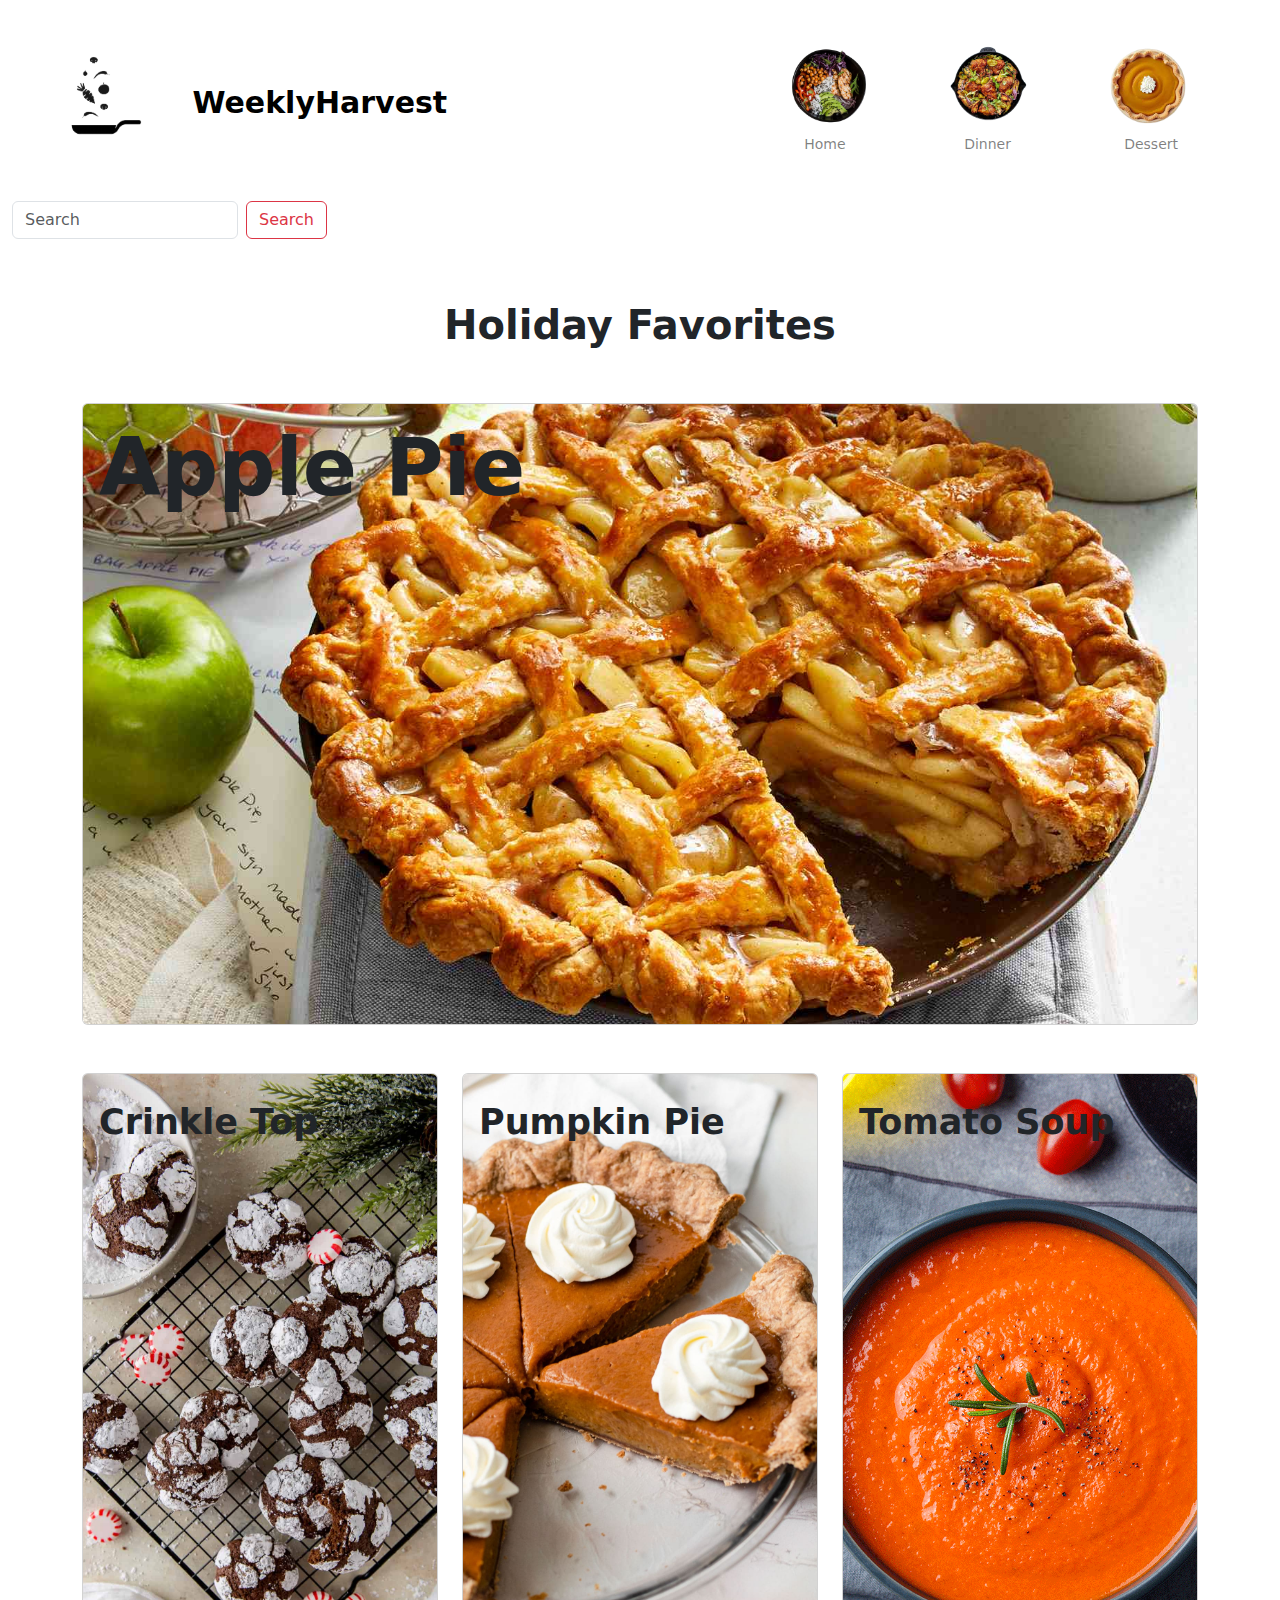
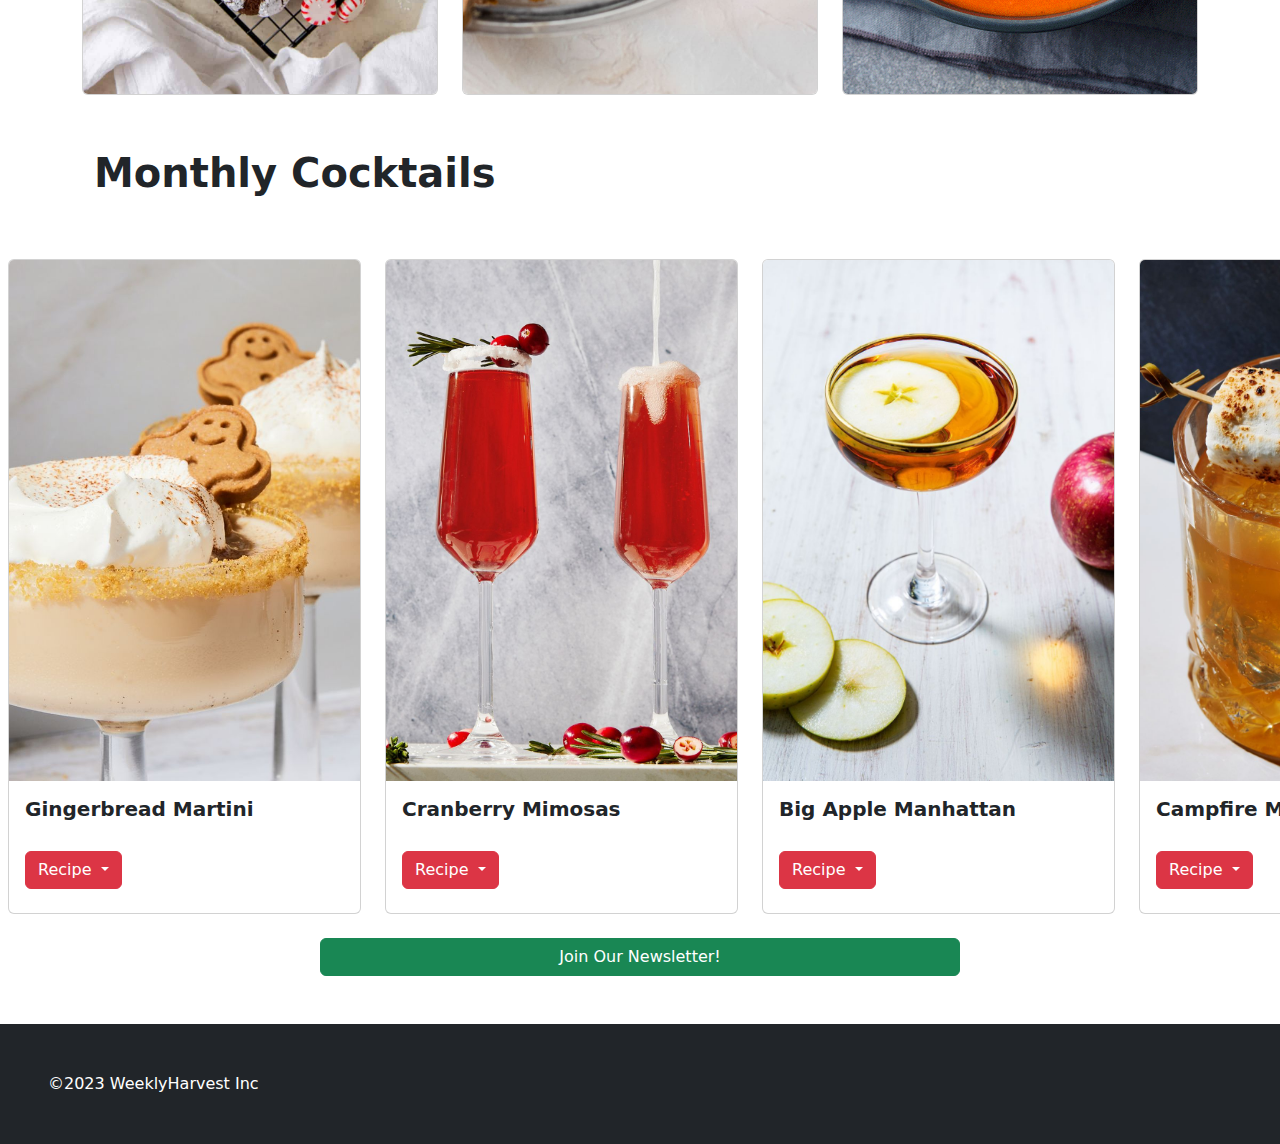
==== index.html @ 4962f68a "Add files via upload" ====
<!DOCTYPE html>
<html lang="en">
<head>
    <meta charset="UTF-8">
    <meta name="viewport" content="width=device-width, initial-scale=1.0">
    <title>WeeklyHarvest</title>
    <link rel="stylesheet" href="https://stackpath.bootstrapcdn.com/bootstrap/5.0.0-alpha1/css/bootstrap.min.css" integrity="sha384-r4NyP46KrjDleawBgD5tp8Y7UzmLA05oM1iAEQ17CSuDqnUK2+k9luXQOfXJCJ4I" crossorigin="anonymous">
    <link rel="stylesheet" href="path-to-bootstrap/css/bootstrap.min.css">
    <link rel="stylesheet" href="styles.css">
    <link rel="preconnect" href="https://fonts.googleapis.com"> 
    <link rel="preconnect" href="https://fonts.gstatic.com" crossorigin> 
    <link href="https://fonts.googleapis.com/css2?family=DM+Serif+Display:ital@1&family=PT+Serif:ital@0;1&display=swap" rel="stylesheet">
    <link href="https://cdn.jsdelivr.net/npm/bootstrap@5.0.0/dist/css/bootstrap.min.css" rel="stylesheet" >
    <script src="https://cdn.jsdelivr.net/npm/@popperjs/core@2.9.2/dist/umd/popper.min.js"></script>
    <script src="https://cdn.jsdelivr.net/npm/bootstrap@5.0.1/dist/js/bootstrap.min.js" integrity="sha384-Atwg2Pkwv9vp0ygtn1JAojH0nYbwNJLPhwyoVbhoPwBhjQPR5VtM2+xf0Uwh9KtT" crossorigin="anonymous"></script>

</head>
</head>
<body>
    <!--NAV-->
    <nav class="navbar sticky-top bg-white">
        <div class="container-fluid">
            <div class="navbar-brand fw-bold" style="font-size: 30px;">
                <img src="./imgs/logoCap.png" width="170" height="183">
                WeeklyHarvest
            </div>
            
            <ul class="nav justify-content-center me-4">
                <li class="nav-item">
                    <img src="./imgs/homeButton.png" width="80" height="80">
                        <a class="nav-link active text-black-50" aria-current="page" href="#">Home</a>
                </li>
                <li class="nav-item">
                    <img src="./imgs/dinnerButton.png" width="80" height="80">
                        <a class="nav-link text-black-50" href="dinners.html">Dinner</a>
                </li>
                <li class="nav-item">
                    <img src="./imgs/dessert2.png" width="80" height="80">
                        <a class="nav-link text-black-50" href="desserts.html">Dessert</a>
                </li>
            </ul>
            <form class="d-flex" role="search">
                <input class="form-control me-2" type="search" placeholder="Search" aria-label="Search">
                <button class="btn btn-outline-danger me-3" type="submit" color="danger">Search</button>
            </form>
        </div>
    </nav>

    <!--HEADER 1-->
    <div class="container-fluid">
        <div class="container text-center">
            <div class="row">
                <div class="col mt-5 fw-bold fs-1" style="font-size: 60px;">
                    Holiday Favorites
                </div>
            </div>
        </div>
    </div>

    <!--FAVORITES-->
    <div class="container my-5">
        <div class="row">
            <div class="col">
                <div class="card fw-bold text-grey">
                    <img src="./imgs/pie.jpeg" class="card-img" alt="...">
                    <div class="card-img-overlay">
                    <p class="card-text display-1 fw-bold text-xxl-center">Apple Pie</p>
                    </div>
                </div>
            </div>
        </div>
    </div>

    <div class="container my-5">
        <div class="row">
            <div class="col-4">
                <div class="card fw-bold fs-1 text-grey">
                    <img src="./imgs/crinkle.jpeg" class="card-img" alt="...">
                    <div class="card-img-overlay">
                    <p class="card-text"><small>Crinkle Top</small></p>
                    </div>
                </div>
            </div>
            <div class="col-4">
                <div class="card fw-bold fs-1 text-grey">
                    <img src="./imgs/pumpkin.jpeg" class="card-img" alt="...">
                    <div class="card-img-overlay">
                    <p class="card-text"><small>Pumpkin Pie</small></p>
                    </div>
                </div>
            </div>
            <div class="col-4">
                <div class="card fw-bold fs-1 text-grey">
                    <img src="./imgs/tomato-soup.png" class="card-img" alt="...">
                    <div class="card-img-overlay">
                    <p class="card-text"><small>Tomato Soup</small></p>
                    </div>
                </div>
            </div>
        </div>
    </div>

        <!--HEADER 2-->
    <div class="container my-5">
        <div class="container">
            <div class="col mt-n1 fw-bold">
                <div class="monthly">
                    Monthly Cocktails
                </div>
            </div>
        </div>
    </div>


        <!--MIXES-->
    <div class="mx-auto p-2" style="width: 1500px;">
        <div class="row row-cols-1 row-cols-md-4 g-4">
            <div class="col">
                <div class="card" id="ginger">
                    <img src="./imgs/tail1.jpeg" class="card-img-top" alt="...">
                    <div class="card-body">
                    <h5 class="card-title fw-bold">Gingerbread Martini</h5>
                        <div class="dropdown mt-3">
                            <button class="btn btn-danger dropdown-toggle" type="button"
                            id="recipe-dropdown" data-bs-toggle="dropdown">
                            Recipe
                            </button>
                            <ul class="dropdown-menu p-2" aria-labelledby="recipe-dropdown">
                                <li class="fw-bold p-2">GINGERBREAD SIMPLE SYRUP</li>
                                <li>
                                    * 2 tbsp. coarsely grated peeled ginger <br>
                                    * 2 (3") cinnamon sticks <br>
                                    * 4 whole cloves <br>
                                    * 3/4 c. granulated sugar</li>
                                <li class="fw-bold p-2">COCKTAIL</li>
                                <li>
                                    * 1/2 c. crushed gingerbread cookies <br>
                                    * Ice <br>
                                    * 2 tbsp. vanilla ice cream <br>
                                    * 1 oz. Baileys Irish Cream <br>
                                    * 1 oz. vodka <br>
                                    * 1/2 oz. Kahlúa <br>
                                    * Whipped cream, ground cinnamon, and gingerbread people, for serving
                                </li>
                                <li class="fw-bold p-2">DIRECTIONS</li>
                                <li class="fw-bold p-2">SYRUP</li>
                                <li>
                                        Step 1:In a small saucepan over medium-high heat, bring ginger, cinnamon, cloves, and 1 1/2 cups water to a boil. Reduce heat to medium and cook, stirring occasionally, until liquid is reduced by about half, about 20 minutes. <br>
                                        Step 2:Add sugar and stir until dissolved. Let cool about 10 minutes. Strain sugar mixture through a fine-mesh sieve into a small bowl. <br>
                                        Step 3:Make Ahead: Syrup can be made 1 month ahead. Store in an airtight container and refrigerate. <br>
                                <li class="fw-bold">COCKTAIL</li>
                                <li>
                                        Step 1:Place crushed cookies on a small shallow plate. Pour some gingerbread syrup onto another shallow plate. Dip rim of a martini glass into gingerbread syrup, then dip into cookies to coat. <br>
                                        Step 2:In a cocktail shaker filled with ice, combine ice cream, Baileys, vodka, Kahlúa, and 1/2 oz. gingerbread syrup. Cover and vigorously shake until outside of shaker is very frosty, about 20 seconds. <br>
                                        Step 3:Strain into prepared glass. Garnish with a generous dollop of whipped cream and sprinkle with cinnamon. Gently place a gingerbread person in cocktail. 
                                </li>
                            </ul>
                        </div>
                    </div>
                </div>
            </div>

            <div class="col">
                <div class="card">
                    <img src="./imgs/tail2.jpeg" class="card-img-top" alt="...">
                    <div class="card-body">
                        <h5 class="card-title fw-bold">Cranberry Mimosas</h5>
                            <div class="dropdown mt-3">
                                <button class="btn btn-danger dropdown-toggle" type="button"
                                id="recipe-dropdown-2" data-bs-toggle="dropdown">
                                Recipe
                                </button>
                                <ul class="dropdown-menu p-2" aria-labelledby="recipe-dropdown">
                                    <li class="fw-bold p-2">INGREDIENTS</li>
                                    <li>
                                        * 1 lime, halved <br>
                                        * 2 tbsp. sugar <br>
                                        * 1 c. sweetened cranberry juice <br>
                                        * 1 bottle champagne <br>
                                        * 12 fresh cranberries <br>
                                        * 4 small sprigs fresh rosemary</li>
                                    <li class="fw-bold p-2">DIRECTIONS</li>
                                    <li>
                                        Step 1:Line champagne flutes with lime and dip in sugar. Pour 1/4 cup cranberry juice into each glass and top with <br>
                                        Step 2:Use a toothpick to poke a hole through cranberries. Thread rosemary skewer through cranberries and garnish mimosas.</li>
                                </ul>
                            </div>
                    </div>
                </div>
            </div>

            <div class="col">
                <div class="card">
                    <img src="./imgs/tail4.jpeg" class="card-img-top" alt="...">
                    <div class="card-body">
                        <h5 class="card-title fw-bold">Big Apple Manhattan</h5>
                            <div class="dropdown mt-3">
                                <button class="btn btn-danger dropdown-toggle" type="button"
                                id="recipe-dropdown-3" data-bs-toggle="dropdown">
                                Recipe
                                </button>
                                <ul class="dropdown-menu p-2" aria-labelledby="recipe-dropdown">
                                    <li class="fw-bold p-2">INGREDIENTS</li>
                                    <li>
                                        * Ice <br>
                                        * 2 oz. rye whiskey <br>
                                        * 1 oz. apple brandy <br>
                                        * 2 dashes angostura bitters <br>
                                        * Apple slice, for garnish</li>
                                    <li class="fw-bold p-2">DIRECTIONS</li>
                                    <li>
                                        Step 1:Fill a pint glass or cocktail shaker with ice. Add whiskey, brandy, and bitters, then stir. <br>
                                        Step 2:Strain into a glass and garnish with an apple slice.</li>
                                </ul>
                            </div>
                    </div>
                </div>
            </div>

            <div class="col">
                <div class="card">
                    <img src="./imgs/tail3.jpeg" class="card-img-top" alt="...">
                    <div class="card-body">
                        <h5 class="card-title fw-bold">Campfire Mules</h5>
                            <div class="dropdown mt-3">
                                <button class="btn btn-danger dropdown-toggle" type="button"
                                id="recipe-dropdown-4" data-bs-toggle="dropdown">
                                    Recipe
                                </button>
                                <ul class="dropdown-menu p-2" aria-labelledby="recipe-dropdown">
                                    <li class="fw-bold p-2">INGREDIENTS</li>
                                    <li>
                                        * Ice <br>
                                        * 1 1/2 oz. smoked bourbon or whiskey <br>
                                        * 1/2 oz. fresh lemon juice <br> 
                                        * 1/4 oz. pure maple syrup <br>
                                        * 4 oz. ginger beer <br>
                                        * Marshmallows, for serving (optional)</li>
                                    <li class="fw-bold p-2">DIRECTIONS</li>
                                    <li>
                                        Step 1:Fill a rocks or wine glass with ice. Add bourbon, lemon juice, and syrup and gently stir to combine. Top off with beer and stir again to combine. <br> 
                                        Step 2:Toast marshmallows (if using) with a blowtorch or directly over the flame of a gas stove. Thread marshmallows onto a stick and garnish glass.</li>
                                </ul>
                            </div>
                    </div>
                </div>
            </div>
        </div>
    </div>

    <div class="d-grid gap-2 col-6 mx-auto mt-3" style="border-radius: 8px;">
        <a class="btn btn-success" href="./newsletter.html" type="button">Join Our Newsletter!</a>
    </div>
    
    <!--FOOTER-->
    <footer class="mt-5">
        <div class="bg-dark p-5 text-white">
            &copy;2023 WeeklyHarvest Inc
        </div>
    </footer>
    




</body>
</html>
---- styles.css ----
body{
    font-family: 'DM Serif Display';
}


.navbar-brand{
    padding:0;
    margin:0;
    font-size: 30px;
    font-weight: bold;

}

.nav-item{
    font-size: 14px;
    padding: 30px;
    padding-right: 50px;
    

}

.col{
    font-size: 40px;
}

.recipe .row{
    padding-bottom: 20px;
    padding-left: 100px;
}

.col-4{
    border-radius: 50%;
}

.card .card-img-top {
    height: 521px;
    object-fit: cover; 
}

.card .card-img {
    height: 620px;
    object-fit: cover; 
}
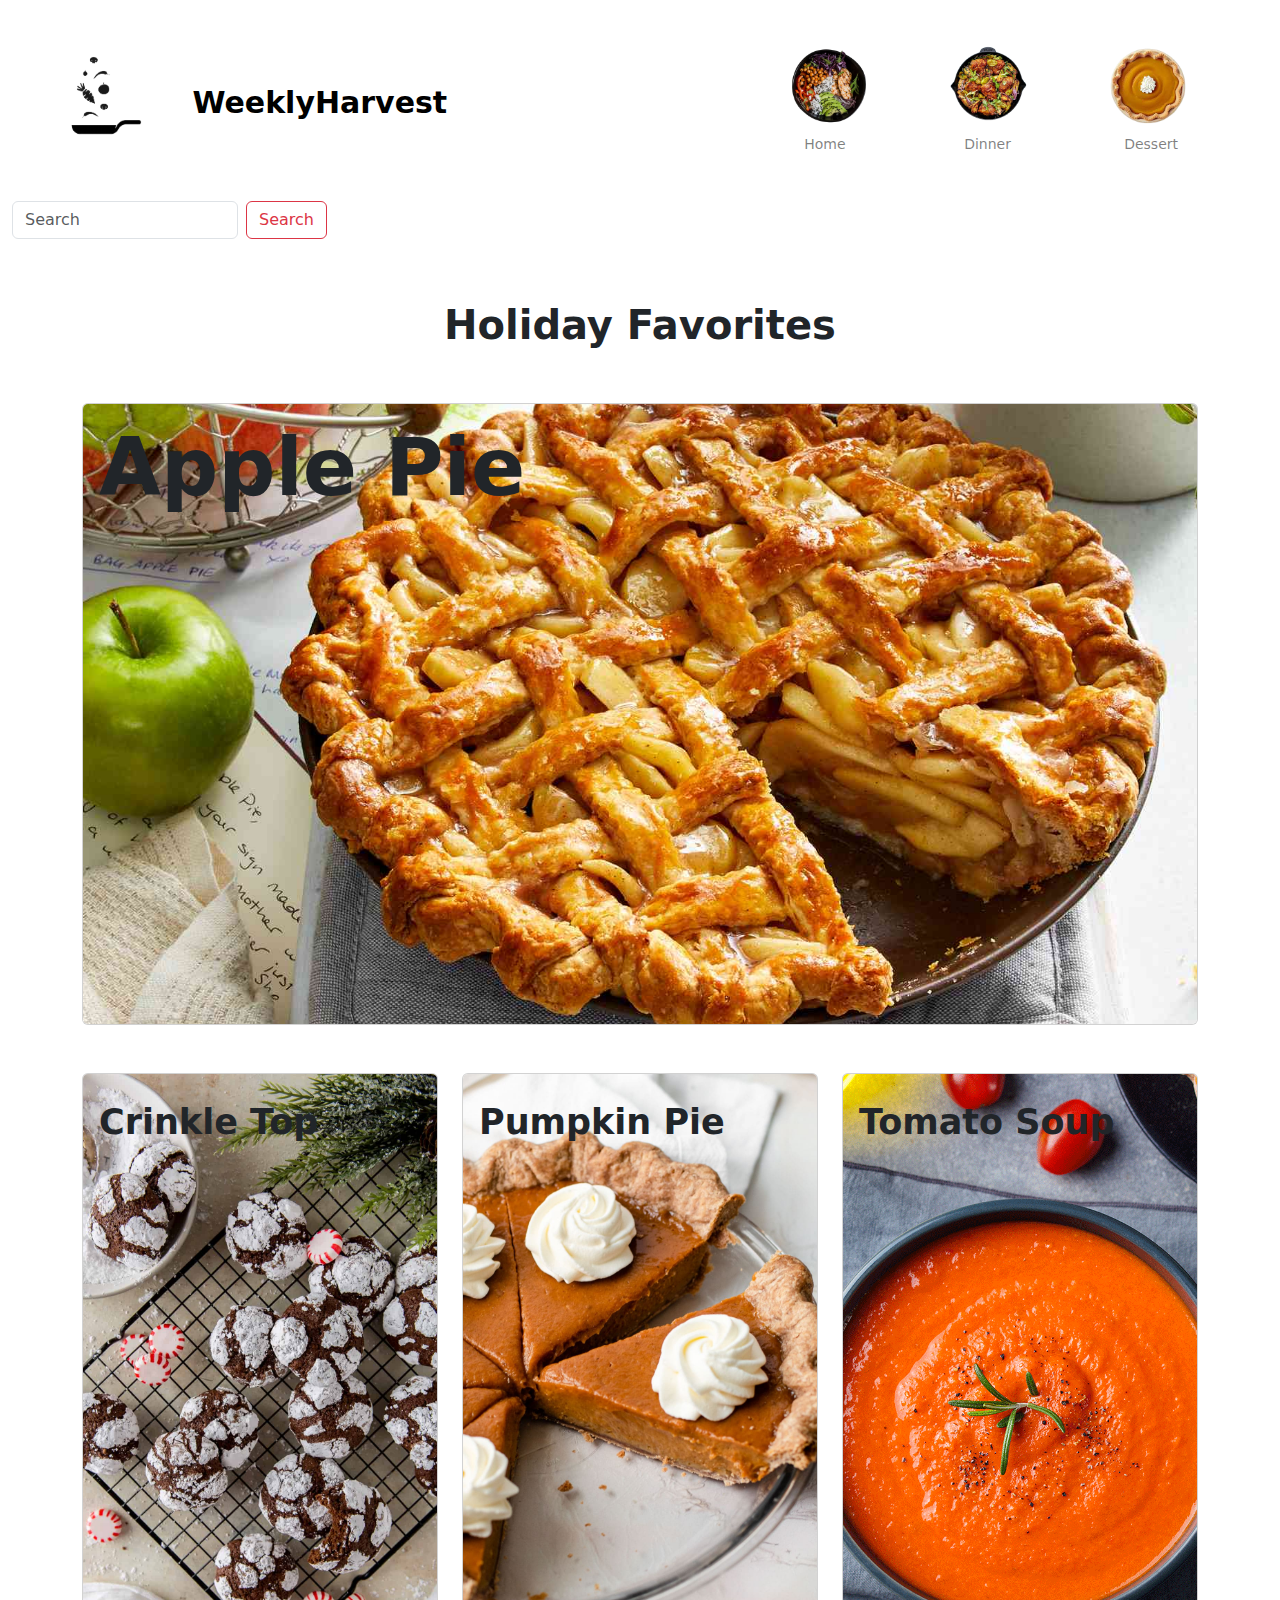
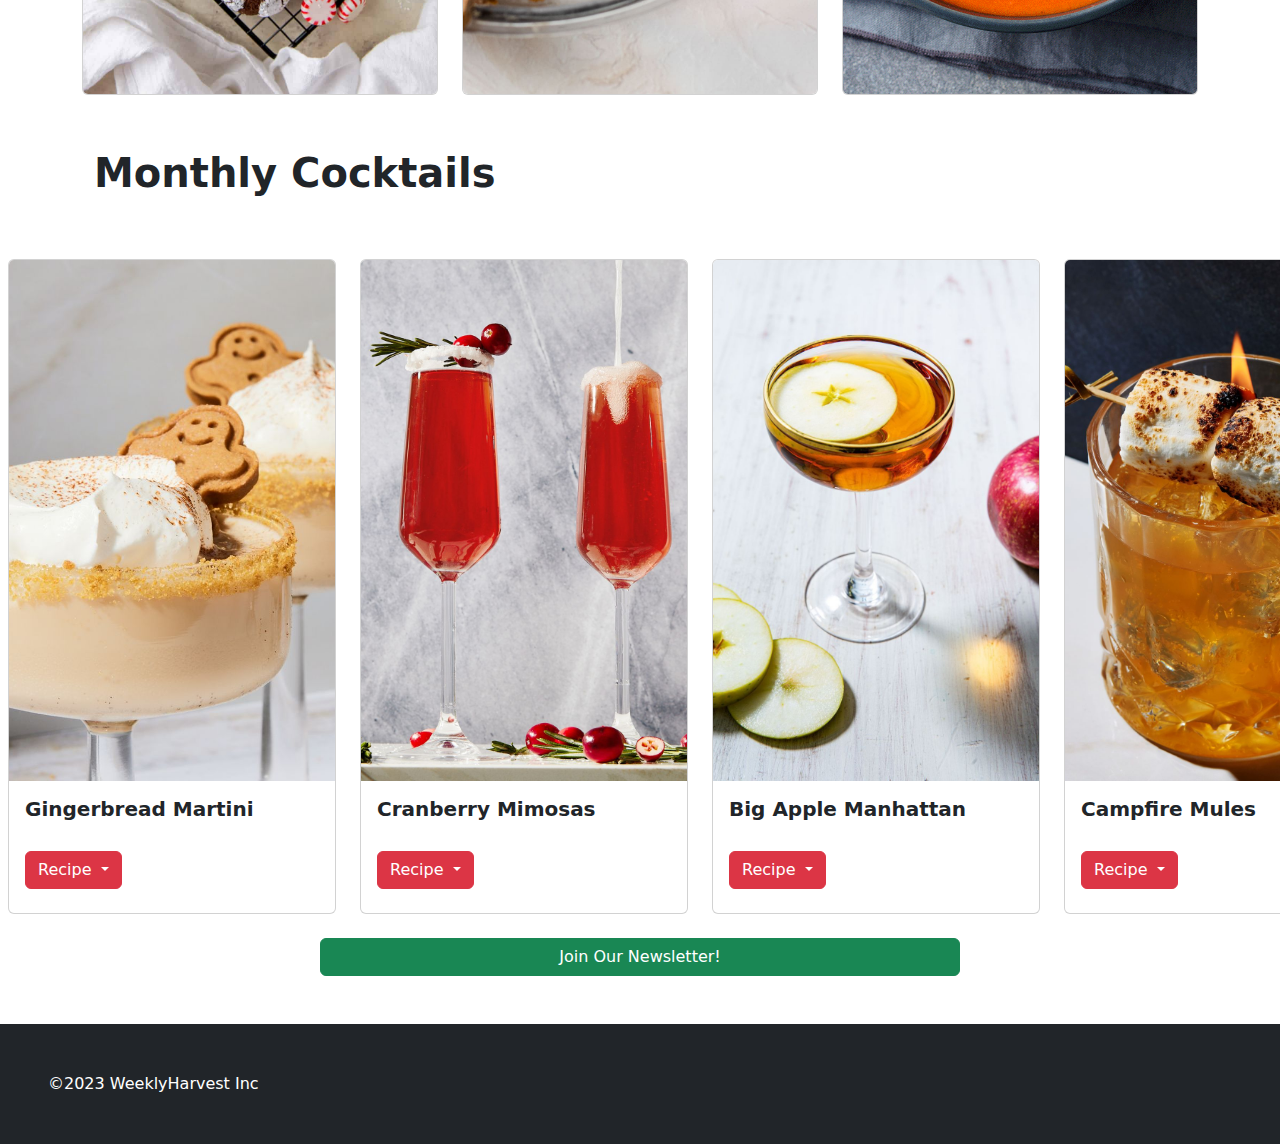
==== commit 277c1295: "Update index.html" ====
--- a/index.html
+++ b/index.html
@@ -113,7 +113,7 @@
 
 
         <!--MIXES-->
-    <div class="mx-auto p-2" style="width: 1500px;">
+    <div class="mx-auto p-2" style="width: 1400px;">
         <div class="row row-cols-1 row-cols-md-4 g-4">
             <div class="col">
                 <div class="card" id="ginger">
